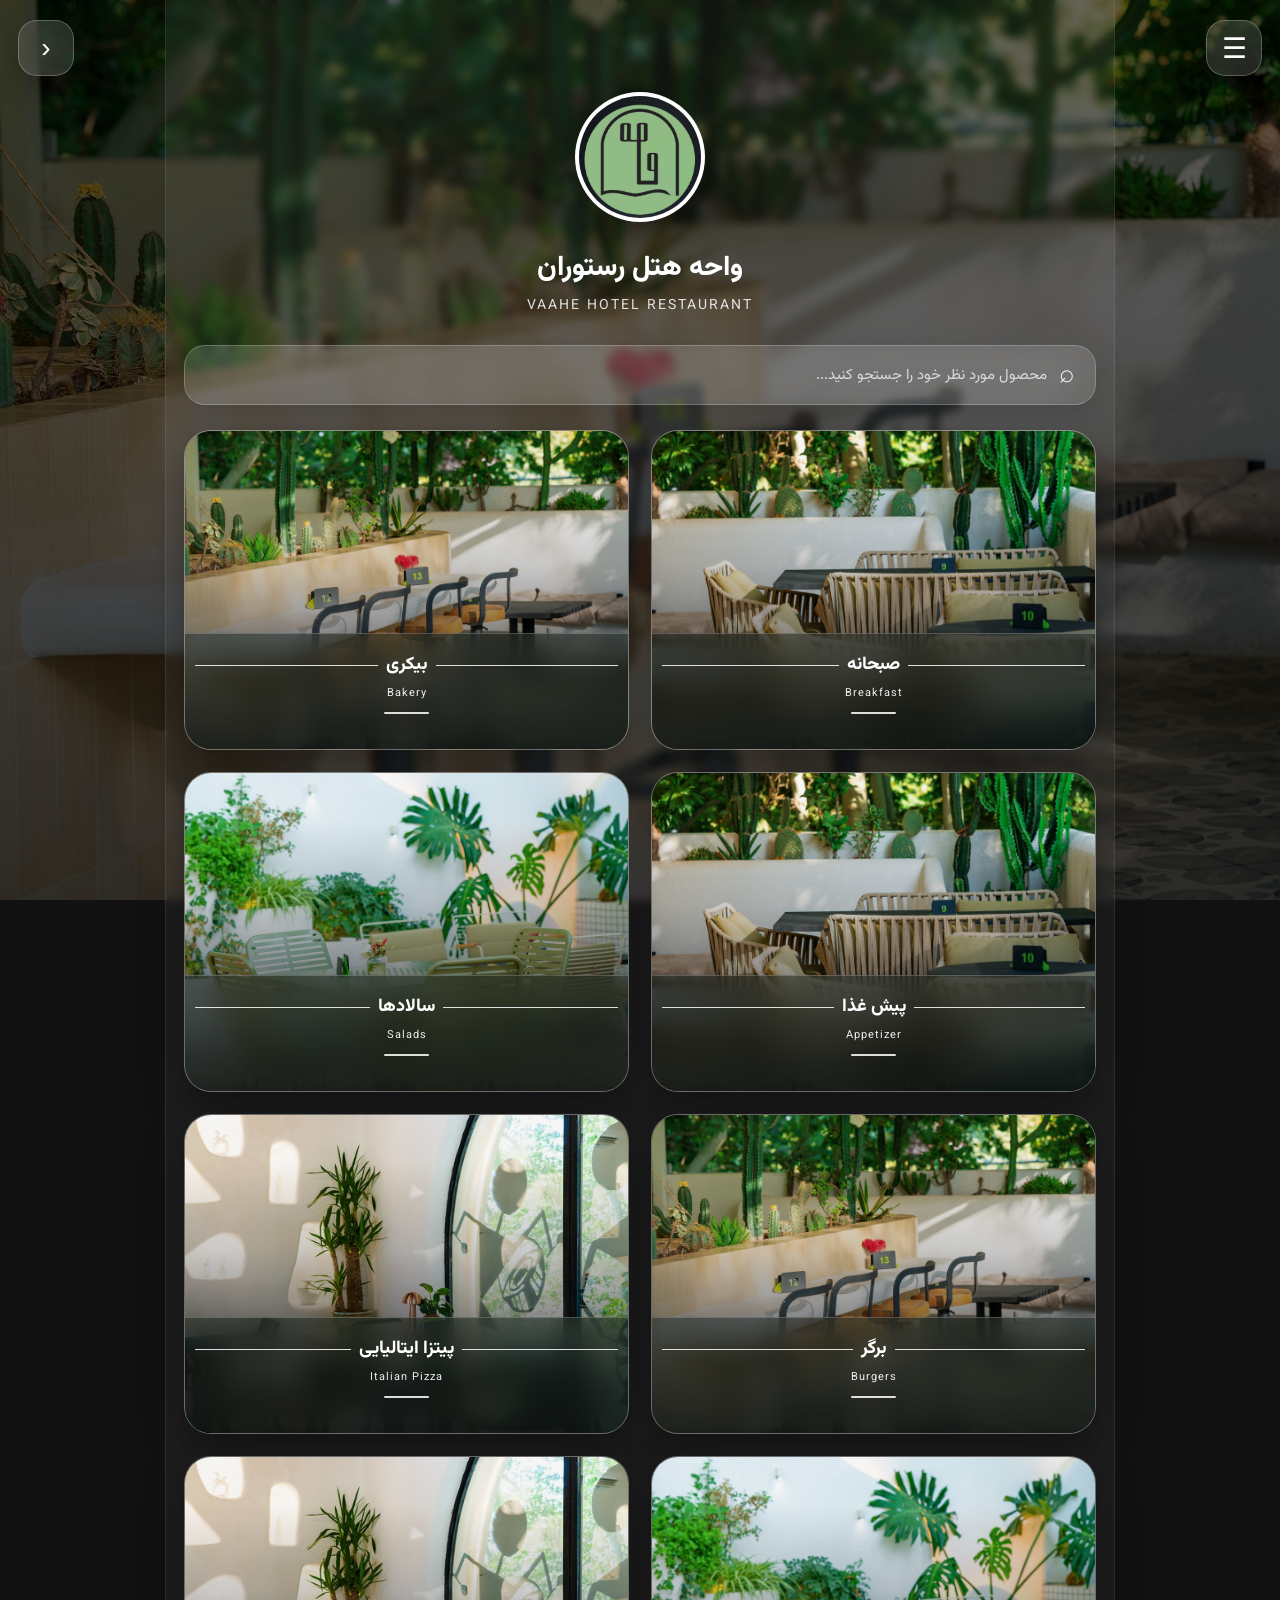
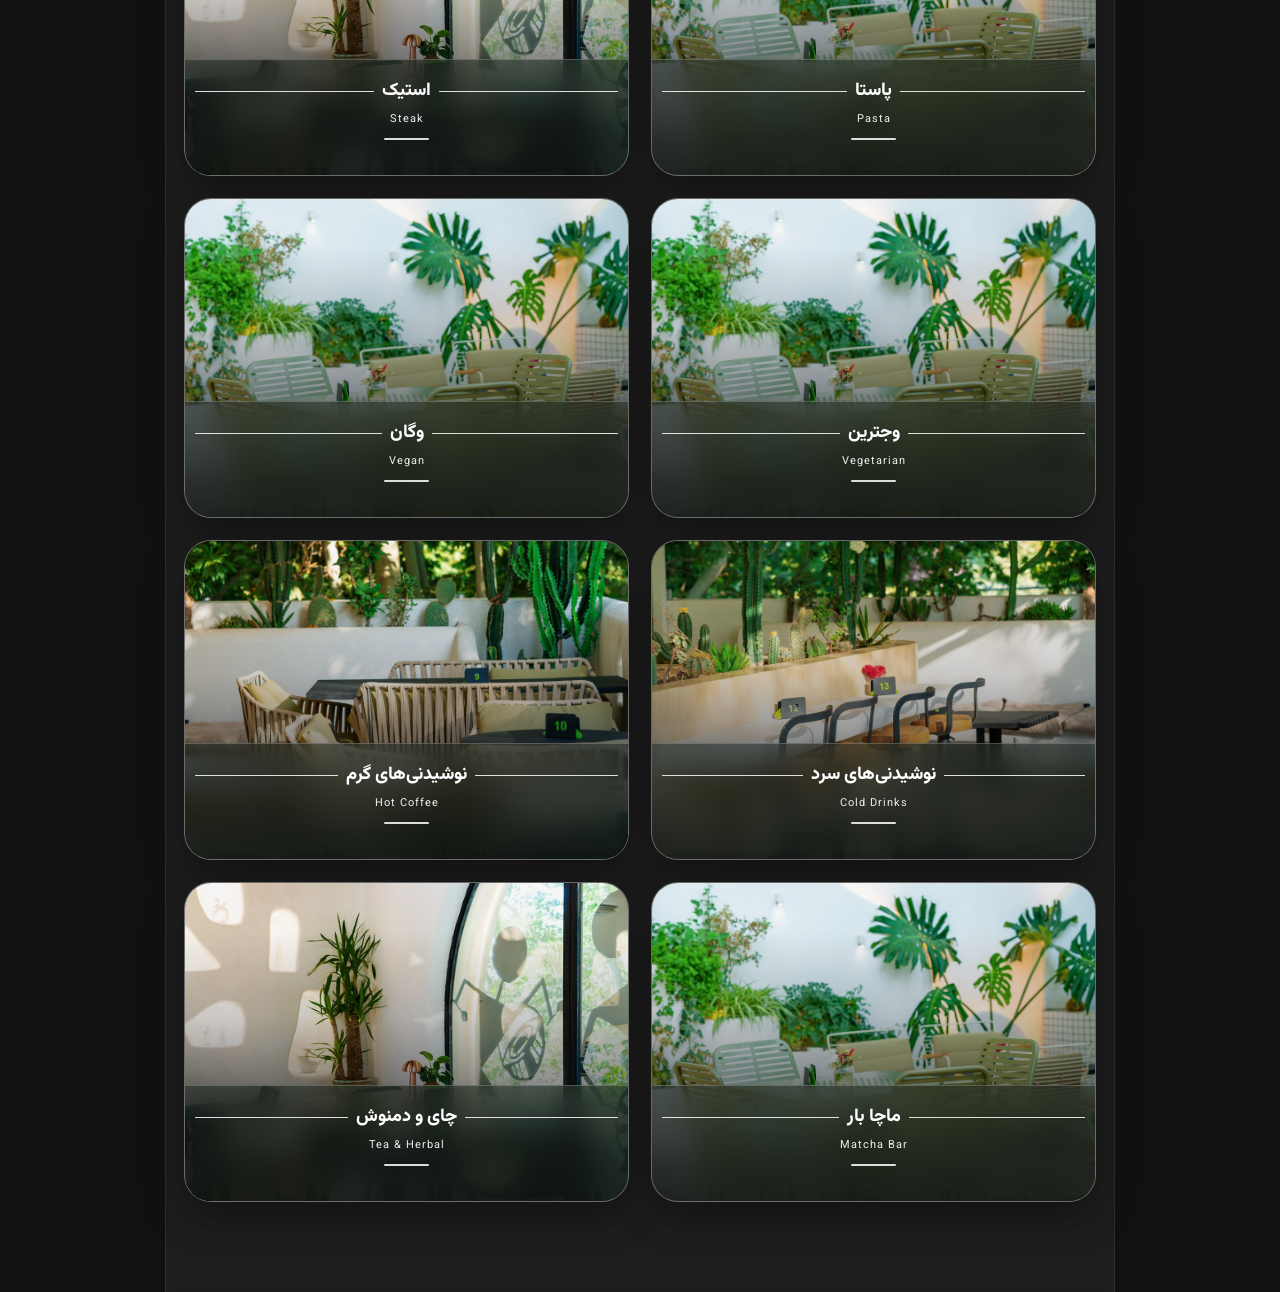
==== menu.html @ 994d109d "Add files via upload" ====
<!DOCTYPE html>
<html lang="fa" dir="rtl">
<head>
<meta charset="UTF-8">
<meta name="viewport" content="width=device-width, initial-scale=1.0">
<title>منوی واحه | Vaahe Hotel Restaurant</title>

<link rel="preconnect" href="https://fonts.googleapis.com">
<link rel="preconnect" href="https://fonts.gstatic.com" crossorigin>
<link href="https://fonts.googleapis.com/css2?family=Vazirmatn:wght@300;400;500;600;700;800&display=swap" rel="stylesheet">

<style>
*{box-sizing:border-box;margin:0;padding:0}

html{
    scroll-behavior:smooth;
}

body{
    font-family:"Vazirmatn",Tahoma,Arial,sans-serif;
    background:#111;
    color:#fff;
    min-height:100vh;
    overflow-x:hidden;
}

/* =========================
   BACKGROUND SLIDER
========================= */

.background-slider{
    position:fixed;
    inset:0;
    z-index:-10;
    overflow:hidden;
    background:#111;
}

.bg-slide{
    position:absolute;
    inset:0;
    background-size:cover;
    background-position:center;
    opacity:0;
    transition:opacity 1.5s ease;
}

.bg-slide.active{
    opacity:1;
}

.background-overlay{
    position:fixed;
    inset:0;
    z-index:-5;
    background:
        linear-gradient(
            rgba(0,0,0,.62),
            rgba(0,0,0,.78)
        );
}

/* =========================
   MAIN GLASS PAGE
========================= */

.page{
    width:100%;
    max-width:950px;
    min-height:100vh;
    margin:auto;
    padding:92px 18px 60px;

    /* شیشه‌ای واقعی و نیمه شفاف */
    background:rgba(255,255,255,.055);
    border-left:1px solid rgba(255,255,255,.08);
    border-right:1px solid rgba(255,255,255,.08);

    backdrop-filter:blur(4px);
    -webkit-backdrop-filter:blur(4px);
}

/* =========================
   TOP BUTTONS
========================= */

.top-button{
    position:fixed;
    top:20px;
    width:56px;
    height:56px;
    border-radius:19px;

    border:1px solid rgba(255,255,255,.25);
    background:rgba(255,255,255,.13);

    backdrop-filter:blur(18px);
    -webkit-backdrop-filter:blur(18px);

    color:#fff;
    display:flex;
    align-items:center;
    justify-content:center;

    font-size:28px;
    cursor:pointer;
    z-index:1000;

    box-shadow:0 8px 30px rgba(0,0,0,.28);
}

.back-button{
    left:18px;
}

.menu-button{
    right:18px;
}

/* =========================
   HEADER
========================= */

.header{
    text-align:center;
    margin-bottom:25px;
}

.logo{
    width:130px;
    height:130px;
    object-fit:cover;
    border-radius:50%;
    border:4px solid rgba(255,255,255,.95);
    background:#fff;
    box-shadow:0 12px 40px rgba(0,0,0,.45);
}

.restaurant-title{
    margin-top:15px;
    font-size:28px;
    font-weight:800;
}

.restaurant-english{
    margin-top:5px;
    font-size:14px;
    color:rgba(255,255,255,.85);
    direction:ltr;
    letter-spacing:2px;
}

/* =========================
   SEARCH
========================= */

.search-box{
    height:60px;
    margin:28px 0 25px;

    display:flex;
    align-items:center;
    gap:12px;
    padding:0 20px;

    border-radius:21px;
    border:1px solid rgba(255,255,255,.22);

    background:rgba(255,255,255,.12);

    backdrop-filter:blur(22px);
    -webkit-backdrop-filter:blur(22px);

    box-shadow:0 10px 30px rgba(0,0,0,.15);
}

.search-icon{
    font-size:26px;
    opacity:.9;
}

#searchInput{
    flex:1;
    width:100%;
    border:0;
    outline:0;
    background:transparent;
    color:#fff;
    font-family:inherit;
    font-size:15px;
    text-align:right;
}

#searchInput::placeholder{
    color:rgba(255,255,255,.75);
}

/* =========================
   CATEGORY GRID
========================= */

#categories{
    display:grid;
    grid-template-columns:repeat(2,minmax(0,1fr));
    gap:22px;
    padding-bottom:30px;
}

/* =========================
   CATEGORY CARD
========================= */

.category-card{
    position:relative;
    height:320px;
    overflow:hidden;
    border-radius:27px;
    cursor:pointer;

    border:1px solid rgba(255,255,255,.30);

    background:rgba(255,255,255,.07);

    box-shadow:
        0 14px 40px rgba(0,0,0,.38);

    transition:
        transform .25s ease,
        box-shadow .25s ease;
}

.category-card:active{
    transform:scale(.98);
}

.category-card:hover{
    transform:translateY(-3px);
    box-shadow:
        0 18px 50px rgba(0,0,0,.48);
}

/* =========================
   CATEGORY IMAGE
========================= */

.card-image{
    position:absolute;
    inset:0;
    width:100%;
    height:100%;
    object-fit:cover;
}

.card-overlay{
    position:absolute;
    inset:0;

    background:
        linear-gradient(
            to bottom,
            rgba(0,0,0,.03) 15%,
            rgba(0,0,0,.20) 42%,
            rgba(0,0,0,.88) 100%
        );
}

/* =========================
   GLASS CARD TEXT
========================= */

.card-content{
    position:absolute;
    left:0;
    right:0;
    bottom:0;

    min-height:116px;
    padding:17px 10px 18px;

    text-align:center;

    background:rgba(30,40,35,.48);

    backdrop-filter:blur(15px);
    -webkit-backdrop-filter:blur(15px);

    border-top:1px solid rgba(255,255,255,.20);
}

.title-row{
    display:flex;
    align-items:center;
    justify-content:center;
    gap:8px;
}

.title-row::before,
.title-row::after{
    content:"";
    height:1px;
    background:rgba(255,255,255,.85);
    flex:1;
}

.card-title{
    font-size:18px;
    font-weight:800;
    white-space:nowrap;
}

.card-english{
    margin-top:6px;
    font-size:11px;
    direction:ltr;
    color:rgba(255,255,255,.92);
    letter-spacing:1px;
}

.card-line{
    width:45px;
    height:2px;
    margin:10px auto 0;
    border-radius:10px;
    background:rgba(255,255,255,.85);
}

/* =========================
   ITEMS PAGE
========================= */

#itemsPage{
    display:none;
}

#itemsPage.active{
    display:block;
}

.back-to-categories{
    width:100%;
    height:52px;
    margin-bottom:18px;

    border-radius:18px;
    border:1px solid rgba(255,255,255,.22);

    background:rgba(255,255,255,.12);
    color:#fff;

    font-family:inherit;
    font-size:14px;
    cursor:pointer;

    backdrop-filter:blur(18px);
    -webkit-backdrop-filter:blur(18px);
}

.items-header{
    position:relative;
    height:240px;
    overflow:hidden;

    border-radius:28px;
    margin-bottom:20px;

    border:1px solid rgba(255,255,255,.25);

    box-shadow:0 12px 40px rgba(0,0,0,.35);
}

.items-header img{
    width:100%;
    height:100%;
    object-fit:cover;
}

.items-header-overlay{
    position:absolute;
    inset:0;
    background:
        linear-gradient(
            to bottom,
            rgba(0,0,0,.05),
            rgba(0,0,0,.86)
        );
}

.items-header-content{
    position:absolute;
    left:0;
    right:0;
    bottom:0;

    padding:22px;

    text-align:center;

    background:rgba(25,35,30,.42);

    backdrop-filter:blur(13px);
    -webkit-backdrop-filter:blur(13px);

    border-top:1px solid rgba(255,255,255,.16);
}

.items-header-content h2{
    font-size:25px;
    font-weight:800;
}

.items-header-content p{
    margin-top:4px;
    font-size:12px;
    direction:ltr;
    opacity:.85;
}

/* =========================
   MENU ITEMS
========================= */

.items-list{
    display:flex;
    flex-direction:column;
    gap:13px;
}

.menu-item{
    display:flex;
    align-items:center;
    gap:13px;

    min-height:90px;
    padding:11px 13px;

    border-radius:20px;
    border:1px solid rgba(255,255,255,.20);

    background:rgba(255,255,255,.105);

    backdrop-filter:blur(20px);
    -webkit-backdrop-filter:blur(20px);

    box-shadow:0 8px 25px rgba(0,0,0,.18);
}

.item-image{
    width:70px;
    height:70px;
    flex-shrink:0;

    object-fit:cover;
    border-radius:16px;

    border:1px solid rgba(255,255,255,.18);
}

.item-info{
    flex:1;
    min-width:0;
}

.item-name{
    font-size:15px;
    font-weight:800;
}

.item-english{
    margin-top:2px;
    font-size:10px;
    direction:ltr;
    opacity:.68;
}

.item-description{
    margin-top:5px;
    font-size:10px;
    line-height:1.7;
    color:rgba(255,255,255,.72);
}

.item-price{
    white-space:nowrap;
    font-size:13px;
    font-weight:800;
}

/* =========================
   SIDE MENU
========================= */

.side-menu{
    position:fixed;
    top:0;
    right:0;

    width:min(350px,88%);
    height:100vh;

    z-index:2000;

    padding:90px 25px 30px;

    background:rgba(22,30,26,.78);

    backdrop-filter:blur(28px);
    -webkit-backdrop-filter:blur(28px);

    border-left:1px solid rgba(255,255,255,.18);

    transform:translateX(100%);
    transition:transform .35s ease;
}

.side-menu.active{
    transform:translateX(0);
}

.close-menu{
    position:absolute;
    top:20px;
    left:20px;

    width:48px;
    height:48px;

    border-radius:16px;

    border:1px solid rgba(255,255,255,.20);
    background:rgba(255,255,255,.10);

    color:#fff;
    font-size:25px;
    cursor:pointer;
}

.side-menu h2{
    font-size:27px;
    margin-bottom:20px;
}

.side-menu-item{
    padding:18px 5px;

    border-bottom:1px solid rgba(255,255,255,.12);

    font-size:16px;
    cursor:pointer;
}

/* =========================
   MOBILE
========================= */

@media(max-width:600px){

    .page{
        padding:88px 14px 50px;
    }

    .logo{
        width:120px;
        height:120px;
    }

    .restaurant-title{
        font-size:24px;
    }

    .restaurant-english{
        font-size:11px;
    }

    #categories{
        gap:18px;
    }

    .category-card{
        height:315px;
        border-radius:23px;
    }

    .card-content{
        min-height:112px;
        padding:15px 8px;
    }

    .card-title{
        font-size:16px;
    }

    .card-english{
        font-size:10px;
    }

    .top-button{
        width:52px;
        height:52px;
        top:18px;
    }

    .back-button{
        left:13px;
    }

    .menu-button{
        right:13px;
    }

    .items-header{
        height:220px;
    }

    .items-header-content h2{
        font-size:23px;
    }

    .item-image{
        width:65px;
        height:65px;
    }

    .item-name{
        font-size:14px;
    }
}

@media(max-width:370px){

    #categories{
        gap:12px;
    }

    .category-card{
        height:285px;
    }

    .card-title{
        font-size:14px;
    }
}
</style>
</head>

<body>

<!-- =========================================
     عکس‌های پس‌زمینه
     چون فایل‌ها کنار menu.html هستند،
     مسیر ../ اشتباه است.
========================================= -->

<div class="background-slider">

    <div
        class="bg-slide active"
        style="background-image:url('photo_5902135692026909354_w.jpg')">
    </div>

    <div
        class="bg-slide"
        style="background-image:url('photo_5902135692026909355_w.jpg')">
    </div>

    <div
        class="bg-slide"
        style="background-image:url('photo_5902135692026909360_w.jpg')">
    </div>

    <div
        class="bg-slide"
        style="background-image:url('photo_5902135692026909361_w.jpg')">
    </div>

</div>

<div class="background-overlay"></div>


<!-- دکمه بازگشت -->

<button
    class="top-button back-button"
    onclick="goBack()"
    aria-label="بازگشت">
    ‹
</button>


<!-- دکمه منو -->

<button
    class="top-button menu-button"
    onclick="openMenu()"
    aria-label="منو">
    ☰
</button>


<main class="page">

    <!-- HEADER -->

    <header class="header">

        <img
            src="logo.png"
            class="logo"
            alt="واحه هتل رستوران">

        <h1 class="restaurant-title">
            واحه هتل رستوران
        </h1>

        <div class="restaurant-english">
            VAAHE HOTEL RESTAURANT
        </div>

    </header>


    <!-- SEARCH -->

    <div class="search-box">

        <span class="search-icon">⌕</span>

        <input
            id="searchInput"
            type="text"
            placeholder="محصول مورد نظر خود را جستجو کنید..."
            oninput="searchItems()">

    </div>


    <!-- CATEGORY PAGE -->

    <section id="categories"></section>


    <!-- ITEMS PAGE -->

    <section id="itemsPage">

        <button
            class="back-to-categories"
            onclick="showCategories()">
            ← بازگشت به دسته‌بندی‌ها
        </button>

        <div id="itemsContent"></div>

    </section>

</main>


<!-- SIDE MENU -->

<aside class="side-menu" id="sideMenu">

    <button
        class="close-menu"
        onclick="closeMenu()">
        ×
    </button>

    <h2>واحه</h2>

    <div
        class="side-menu-item"
        onclick="goHome()">
        🏠 صفحه اصلی
    </div>

    <div
        class="side-menu-item"
        onclick="showCategories();closeMenu()">
        🍽️ دسته‌بندی منو
    </div>

    <div class="side-menu-item">
        ℹ️ درباره رستوران
    </div>

    <div class="side-menu-item">
        📍 موقعیت واحه
    </div>

    <div class="side-menu-item">
        📞 تماس با ما
    </div>

</aside>


<script>

/* =========================================
   BACKGROUND SLIDER
========================================= */

const bgSlides =
    document.querySelectorAll(".bg-slide");

let currentBg = 0;

setInterval(function(){

    bgSlides[currentBg].classList.remove("active");

    currentBg =
        (currentBg + 1) % bgSlides.length;

    bgSlides[currentBg].classList.add("active");

},7000);


/* =========================================
   دسته‌بندی‌ها
========================================= */

const categories = [

    {
        id:"breakfast",
        name:"صبحانه",
        english:"Breakfast",
        image:"photo_5902135692026909355_w.jpg"
    },

    {
        id:"bakery",
        name:"بیکری",
        english:"Bakery",
        image:"photo_5902135692026909354_w.jpg"
    },

    {
        id:"appetizer",
        name:"پیش غذا",
        english:"Appetizer",
        image:"photo_5902135692026909355_w.jpg"
    },

    {
        id:"salad",
        name:"سالادها",
        english:"Salads",
        image:"photo_5902135692026909360_w.jpg"
    },

    {
        id:"burger",
        name:"برگر",
        english:"Burgers",
        image:"photo_5902135692026909354_w.jpg"
    },

    {
        id:"pizza",
        name:"پیتزا ایتالیایی",
        english:"Italian Pizza",
        image:"photo_5902135692026909361_w.jpg"
    },

    {
        id:"pasta",
        name:"پاستا",
        english:"Pasta",
        image:"photo_5902135692026909360_w.jpg"
    },

    {
        id:"steak",
        name:"استیک",
        english:"Steak",
        image:"photo_5902135692026909361_w.jpg"
    },

    {
        id:"vegetarian",
        name:"وجترین",
        english:"Vegetarian",
        image:"photo_5902135692026909360_w.jpg"
    },

    {
        id:"vegan",
        name:"وگان",
        english:"Vegan",
        image:"photo_5902135692026909360_w.jpg"
    },

    {
        id:"cold",
        name:"نوشیدنی‌های سرد",
        english:"Cold Drinks",
        image:"photo_5902135692026909354_w.jpg"
    },

    {
        id:"hot",
        name:"نوشیدنی‌های گرم",
        english:"Hot Coffee",
        image:"photo_5902135692026909355_w.jpg"
    },

    {
        id:"matcha",
        name:"ماچا بار",
        english:"Matcha Bar",
        image:"photo_5902135692026909360_w.jpg"
    },

    {
        id:"tea",
        name:"چای و دمنوش",
        english:"Tea & Herbal",
        image:"photo_5902135692026909361_w.jpg"
    }

];


/* =========================================
   آیتم‌های منو
========================================= */

const menuItems = [

    {
        category:"breakfast",
        name:"صبحانه واحه",
        english:"Vaahe Breakfast",
        description:"صبحانه کامل و تازه واحه",
        price:"—",
        image:"photo_5902135692026909355_w.jpg"
    },

    {
        category:"breakfast",
        name:"صبحانه انگلیسی",
        english:"English Breakfast",
        description:"تخم مرغ، سوسیس، لوبیا و نان تازه",
        price:"—",
        image:"photo_5902135692026909355_w.jpg"
    },

    {
        category:"bakery",
        name:"نان تازه",
        english:"Fresh Bread",
        description:"نان تازه و روزانه",
        price:"—",
        image:"photo_5902135692026909354_w.jpg"
    },

    {
        category:"appetizer",
        name:"سیب‌زمینی",
        english:"French Fries",
        description:"سیب‌زمینی ترد با سس مخصوص",
        price:"—",
        image:"photo_5902135692026909354_w.jpg"
    },

    {
        category:"appetizer",
        name:"پیش غذای واحه",
        english:"Vaahe Appetizer",
        description:"ترکیبی از پیش‌غذاهای مخصوص",
        price:"—",
        image:"photo_5902135692026909354_w.jpg"
    },

    {
        category:"salad",
        name:"سالاد واحه",
        english:"Vaahe Salad",
        description:"سالاد تازه با سبزیجات متنوع",
        price:"—",
        image:"photo_5902135692026909360_w.jpg"
    },

    {
        category:"burger",
        name:"برگر کلاسیک",
        english:"Classic Burger",
        description:"برگر گوشت با نان تازه و مخلفات",
        price:"—",
        image:"photo_5902135692026909354_w.jpg"
    },

    {
        category:"burger",
        name:"چیزبرگر",
        english:"Cheeseburger",
        description:"برگر گوشت، پنیر و مخلفات",
        price:"—",
        image:"photo_5902135692026909354_w.jpg"
    },

    {
        category:"pizza",
        name:"پیتزا مارگاریتا",
        english:"Margherita",
        description:"سس گوجه، پنیر و ریحان",
        price:"—",
        image:"photo_5902135692026909361_w.jpg"
    },

    {
        category:"pizza",
        name:"پیتزا سبزیجات",
        english:"Vegetable Pizza",
        description:"سبزیجات تازه و پنیر",
        price:"—",
        image:"photo_5902135692026909361_w.jpg"
    },

    {
        category:"pasta",
        name:"پاستا",
        english:"Pasta",
        description:"پاستای تازه با سس مخصوص",
        price:"—",
        image:"photo_5902135692026909360_w.jpg"
    },

    {
        category:"steak",
        name:"استیک",
        english:"Steak",
        description:"استیک گریل شده با دورچین",
        price:"—",
        image:"photo_5902135692026909361_w.jpg"
    },

    {
        category:"vegetarian",
        name:"پاستای سبزیجات",
        english:"Vegetarian Pasta",
        description:"پاستا با سبزیجات تازه",
        price:"—",
        image:"photo_5902135692026909360_w.jpg"
    },

    {
        category:"vegetarian",
        name:"سالاد وجترین",
        english:"Vegetarian Salad",
        description:"سالاد تازه و متنوع",
        price:"—",
        image:"photo_5902135692026909360_w.jpg"
    },

    {
        category:"vegan",
        name:"سالاد وگان",
        english:"Vegan Salad",
        description:"سبزیجات تازه بدون فرآورده حیوانی",
        price:"—",
        image:"photo_5902135692026909360_w.jpg"
    },

    {
        category:"vegan",
        name:"پاستای وگان",
        english:"Vegan Pasta",
        description:"پاستا با سبزیجات و سس گیاهی",
        price:"—",
        image:"photo_5902135692026909360_w.jpg"
    },

    {
        category:"cold",
        name:"آیس کافی",
        english:"Iced Coffee",
        description:"قهوه سرد و خنک",
        price:"—",
        image:"photo_5902135692026909354_w.jpg"
    },

    {
        category:"hot",
        name:"اسپرسو",
        english:"Espresso",
        description:"اسپرسوی تازه",
        price:"—",
        image:"photo_5902135692026909355_w.jpg"
    },

    {
        category:"matcha",
        name:"ماچا",
        english:"Matcha",
        description:"ماچای تازه",
        price:"—",
        image:"photo_5902135692026909360_w.jpg"
    },

    {
        category:"tea",
        name:"چای و دمنوش",
        english:"Tea & Herbal",
        description:"چای و دمنوش‌های گرم",
        price:"—",
        image:"photo_5902135692026909361_w.jpg"
    }

];


/* =========================================
   نمایش دسته‌بندی‌ها
========================================= */

function showCategories(list = categories){

    const categoriesBox =
        document.getElementById("categories");

    const itemsPage =
        document.getElementById("itemsPage");

    categoriesBox.style.display = "grid";

    itemsPage.classList.remove("active");

    categoriesBox.innerHTML = "";

    list.forEach(function(category){

        const card =
            document.createElement("div");

        card.className = "category-card";

        card.innerHTML = `

            <img
                src="${category.image}"
                class="card-image"
                alt="${category.name}"
            >

            <div class="card-overlay"></div>

            <div class="card-content">

                <div class="title-row">

                    <div class="card-title">
                        ${category.name}
                    </div>

                </div>

                <div class="card-english">
                    ${category.english}
                </div>

                <div class="card-line"></div>

            </div>

        `;

        card.addEventListener(
            "click",
            function(){
                openCategory(category.id);
            }
        );

        categoriesBox.appendChild(card);

    });
}


/* =========================================
   باز کردن یک دسته
========================================= */

function openCategory(categoryId){

    const category =
        categories.find(
            function(item){
                return item.id === categoryId;
            }
        );

    if(!category){
        return;
    }

    const categoriesBox =
        document.getElementById("categories");

    const itemsPage =
        document.getElementById("itemsPage");

    const itemsContent =
        document.getElementById("itemsContent");

    categoriesBox.style.display = "none";

    itemsPage.classList.add("active");

    const products =
        menuItems.filter(
            function(item){
                return item.category === categoryId;
            }
        );

    let html = `

        <div class="items-header">

            <img
                src="${category.image}"
                alt="${category.name}"
            >

            <div class="items-header-overlay"></div>

            <div class="items-header-content">

                <h2>
                    ${category.name}
                </h2>

                <p>
                    ${category.english}
                </p>

            </div>

        </div>

        <div class="items-list">

    `;

    if(products.length === 0){

        html += `

            <div class="menu-item">

                <div class="item-info">

                    <div class="item-name">
                        به‌زودی
                    </div>

                    <div class="item-description">
                        آیتم‌های این بخش در حال تکمیل هستند.
                    </div>

                </div>

            </div>

        `;

    }else{

        products.forEach(function(item){

            html += `

                <div class="menu-item">

                    <img
                        class="item-image"
                        src="${item.image}"
                        alt="${item.name}"
                    >

                    <div class="item-info">

                        <div class="item-name">
                            ${item.name}
                        </div>

                        <div class="item-english">
                            ${item.english}
                        </div>

                        <div class="item-description">
                            ${item.description}
                        </div>

                    </div>

                    <div class="item-price">
                        ${item.price}
                    </div>

                </div>

            `;

        });

    }

    html += `</div>`;

    itemsContent.innerHTML = html;

    window.scrollTo({
        top:0,
        behavior:"smooth"
    });
}


/* =========================================
   جستجو
========================================= */

function searchItems(){

    const value =
        document
            .getElementById("searchInput")
            .value
            .trim()
            .toLowerCase();

    if(value === ""){

        showCategories();

        return;
    }

    const result =
        categories.filter(function(category){

            const categoryMatch =
                category.name
                    .toLowerCase()
                    .includes(value)
                ||
                category.english
                    .toLowerCase()
                    .includes(value);

            const itemMatch =
                menuItems.some(function(item){

                    return item.category === category.id
                        &&
                        (
                            item.name
                                .toLowerCase()
                                .includes(value)
                            ||
                            item.english
                                .toLowerCase()
                                .includes(value)
                        );

                });

            return categoryMatch || itemMatch;

        });

    showCategories(result);
}


/* =========================================
   SIDE MENU
========================================= */

function openMenu(){

    document
        .getElementById("sideMenu")
        .classList.add("active");

}

function closeMenu(){

    document
        .getElementById("sideMenu")
        .classList.remove("active");

}


/* =========================================
   صفحه اصلی
========================================= */

function goHome(){

    /*
       چون menu.html داخل همان پوشه OasisMenu
       و index.html هم همانجاست:
    */

    window.location.href = "index.html";

}


/* =========================================
   دکمه بازگشت
========================================= */

function goBack(){

    const itemsPage =
        document.getElementById("itemsPage");

    if(itemsPage.classList.contains("active")){

        showCategories();

        return;

    }

    if(window.history.length > 1){

        window.history.back();

    }else{

        window.location.href = "index.html";

    }

}


/* =========================================
   شروع
========================================= */

showCategories();

</script>

</body>
</html>
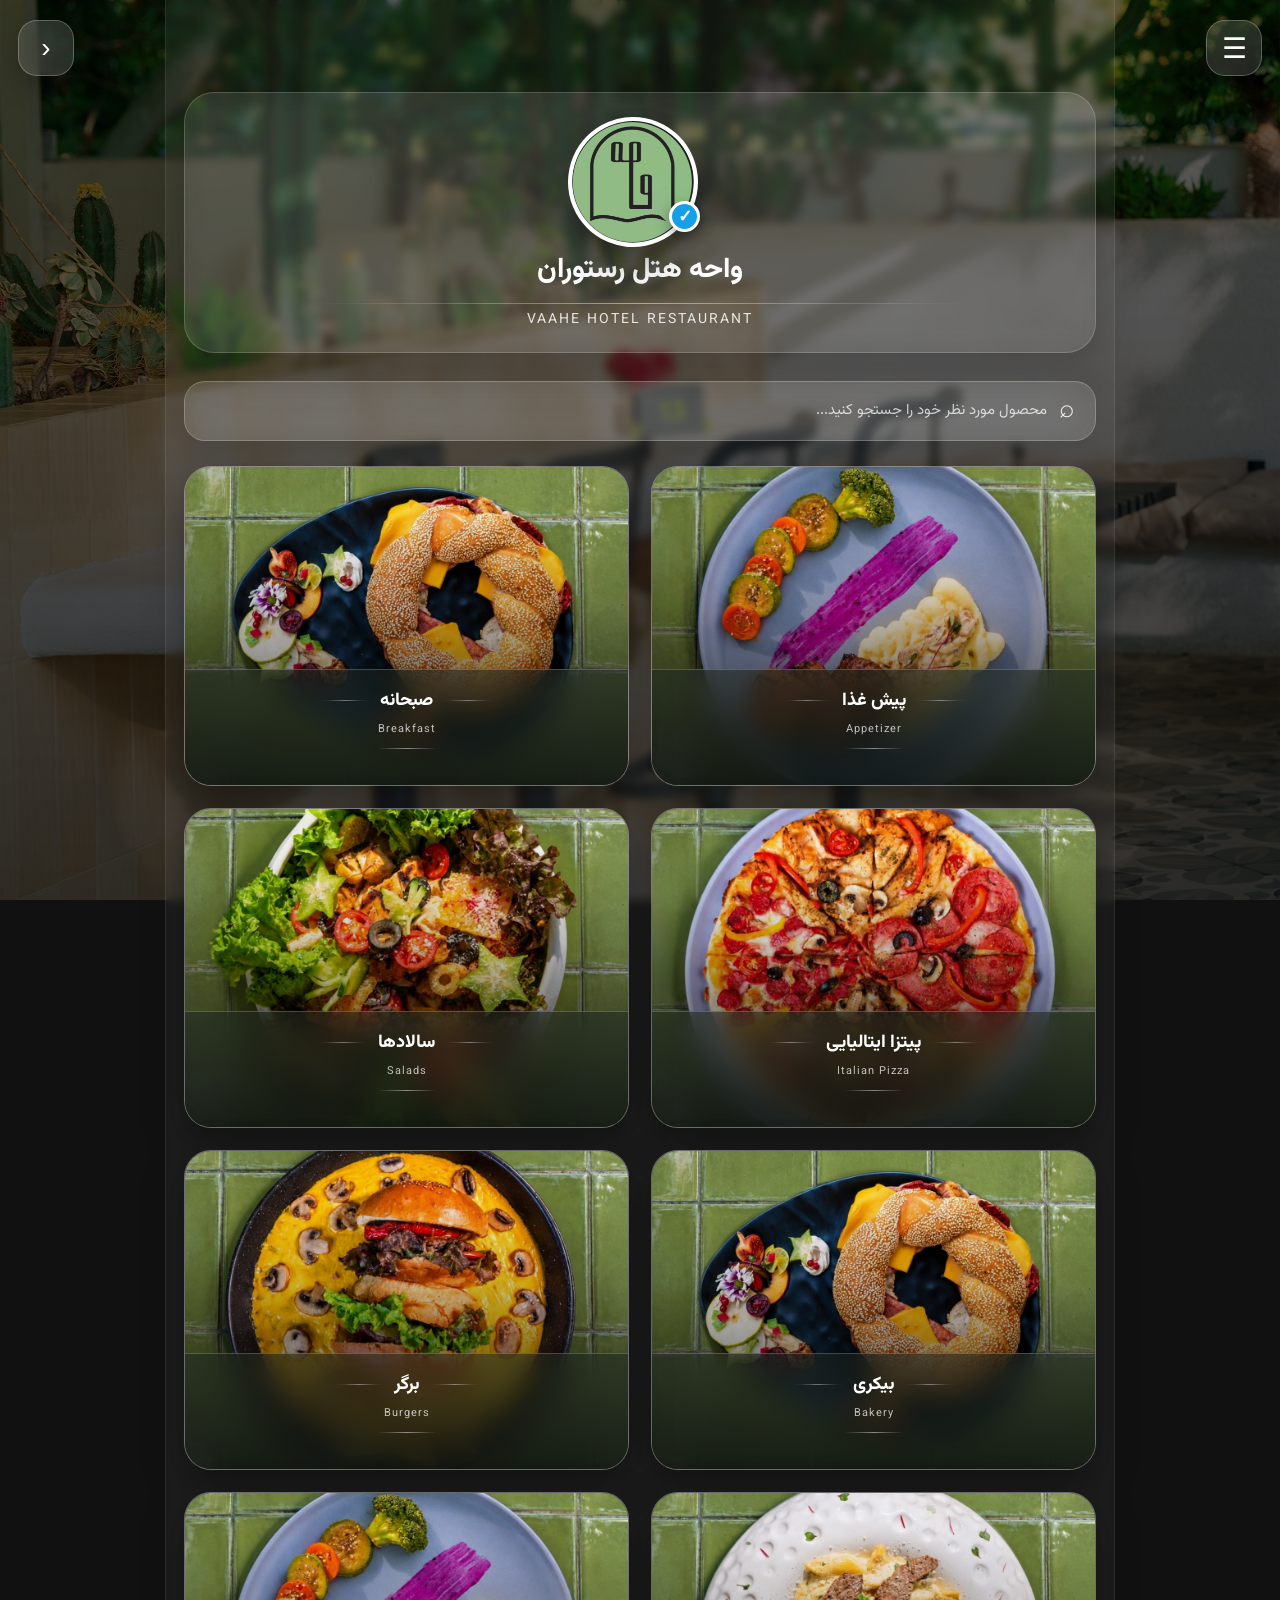
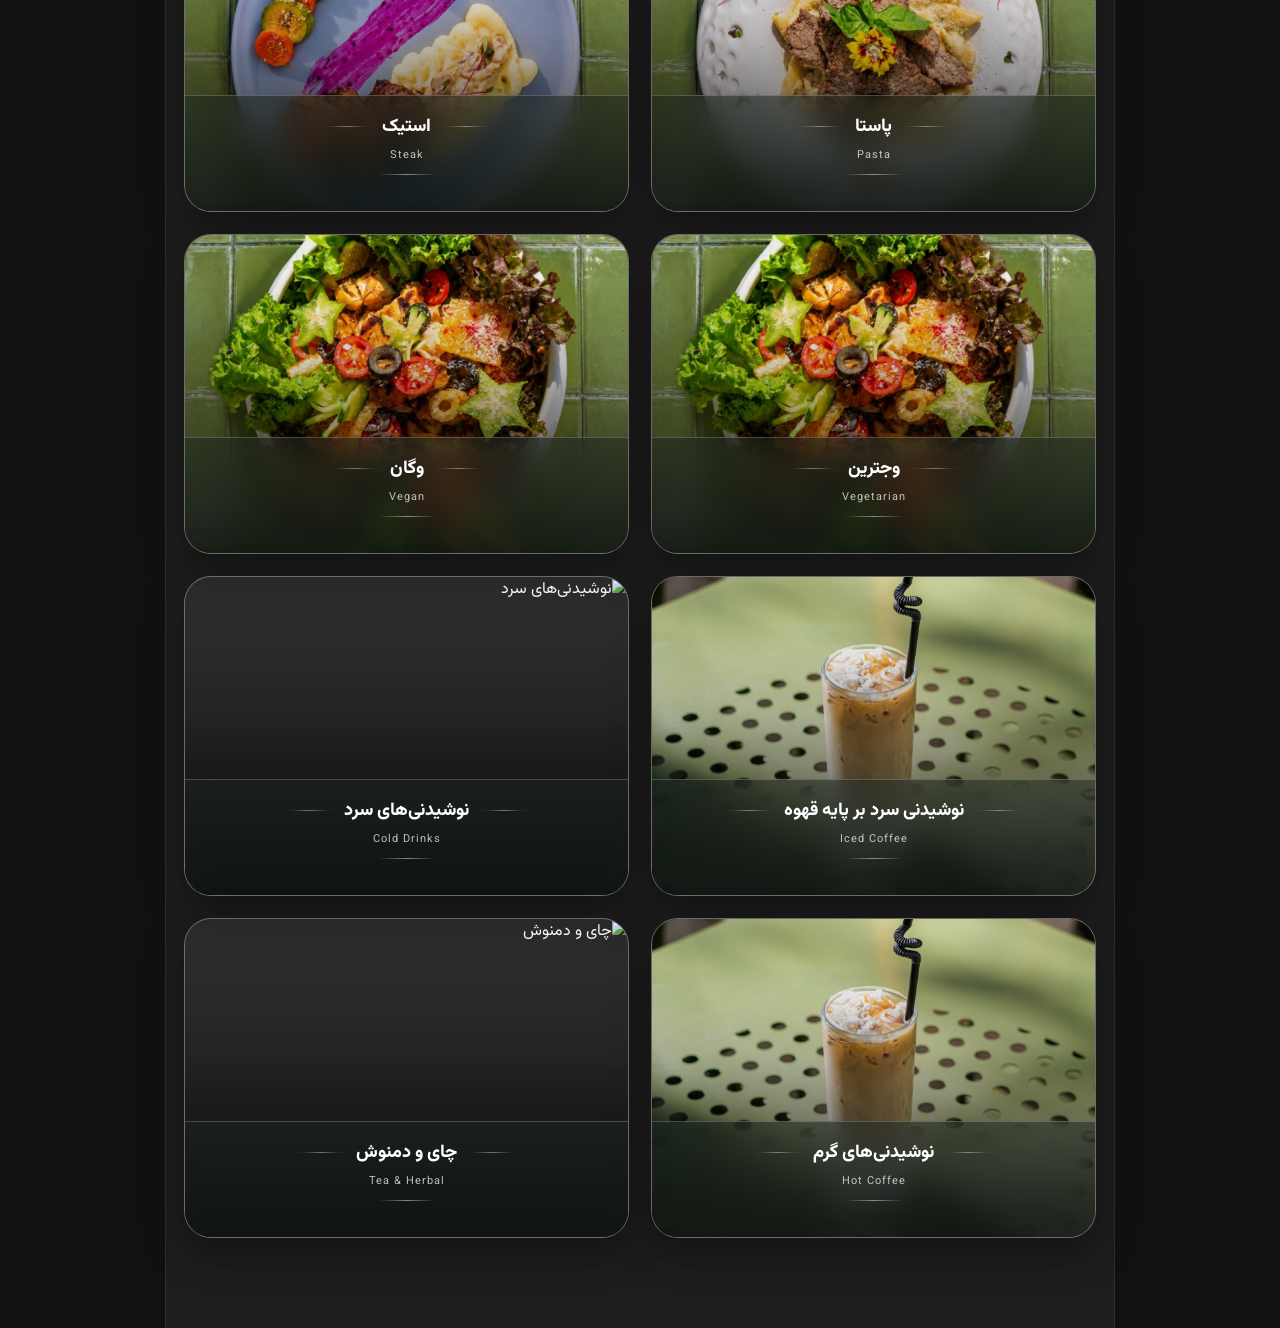
==== commit b49f2739: "Add files via upload" ====
--- a/menu.html
+++ b/menu.html
@@ -115,6 +115,135 @@
 
 .menu-button{
     right:18px;
+}
+
+/* =========================
+   VAAHE / LILO STYLE HEADER
+========================= */
+.logo-wrap{
+    position:relative;
+    width:116px;
+    height:116px;
+    margin:0 auto;
+}
+
+.logo{
+    width:116px;
+    height:116px;
+    object-fit:cover;
+    border-radius:50%;
+    border:5px solid rgba(255,255,255,.97);
+    background:#fff;
+    box-shadow:
+        0 0 0 2px rgba(255,255,255,.16),
+        0 10px 35px rgba(0,0,0,.45);
+}
+
+.verified-badge{
+    position:absolute;
+    right:-2px;
+    bottom:1px;
+    width:31px;
+    height:31px;
+    border-radius:50%;
+    display:flex;
+    align-items:center;
+    justify-content:center;
+    background:#159fe8;
+    color:#fff;
+    border:3px solid #fff;
+    font-family:Arial,sans-serif;
+    font-size:17px;
+    font-weight:900;
+    line-height:1;
+    box-shadow:0 5px 15px rgba(0,0,0,.35);
+}
+
+.header{
+    text-align:center;
+    margin-bottom:24px;
+    padding:24px 18px 21px;
+    border-radius:30px;
+    background:rgba(255,255,255,.075);
+    border:1px solid rgba(255,255,255,.17);
+    backdrop-filter:blur(16px);
+    -webkit-backdrop-filter:blur(16px);
+    box-shadow:0 14px 45px rgba(0,0,0,.20);
+}
+
+.restaurant-title{
+    margin-top:13px;
+    font-size:25px;
+    font-weight:800;
+    line-height:1.6;
+}
+
+.restaurant-title:after{
+    content:"";
+    display:block;
+    width:74%;
+    height:1px;
+    margin:10px auto 0;
+    background:linear-gradient(90deg,transparent,rgba(255,255,255,.48),transparent);
+}
+
+.restaurant-english{
+    margin-top:7px;
+    font-size:11px;
+    color:rgba(255,255,255,.84);
+    direction:ltr;
+    letter-spacing:2px;
+}
+
+.search-box{
+    border-radius:22px;
+    background:rgba(255,255,255,.105);
+    border:1px solid rgba(255,255,255,.22);
+    box-shadow:0 10px 35px rgba(0,0,0,.18);
+}
+
+.category-card{
+    height:285px;
+    border-radius:24px;
+    border:1px solid rgba(255,255,255,.34);
+    box-shadow:0 12px 38px rgba(0,0,0,.40);
+}
+
+.card-content{
+    min-height:104px;
+    padding:15px 10px 17px;
+    background:rgba(28,37,33,.48);
+    backdrop-filter:blur(17px);
+    -webkit-backdrop-filter:blur(17px);
+    border-top:1px solid rgba(255,255,255,.16);
+}
+
+.title-row{gap:9px}
+.title-row::before,.title-row::after{
+    height:1px;
+    background:linear-gradient(90deg,transparent,rgba(255,255,255,.52));
+}
+.title-row::after{
+    background:linear-gradient(90deg,rgba(255,255,255,.52),transparent);
+}
+.card-title{font-size:16px}
+.card-english{font-size:10px;opacity:.78}
+.card-line{
+    width:34px;
+    height:2px;
+    margin-top:9px;
+    background:rgba(255,255,255,.60);
+}
+
+@media(max-width:600px){
+    .header{padding:20px 14px 18px;border-radius:27px}
+    .logo-wrap,.logo{width:104px;height:104px}
+    .verified-badge{width:29px;height:29px;right:-3px;bottom:0;font-size:16px}
+    .restaurant-title{font-size:23px}
+    .restaurant-title:after{width:78%}
+    .category-card{height:250px;border-radius:21px}
+    .card-content{min-height:92px;padding:13px 7px 14px}
+    .card-title{font-size:15px}
 }
 
 /* =========================
@@ -291,15 +420,27 @@
     display:flex;
     align-items:center;
     justify-content:center;
-    gap:8px;
-}
-
+    gap:9px;
+}
+
+/* خط‌های ظریف و محو دو طرف عنوان، شبیه لیلو */
 .title-row::before,
 .title-row::after{
     content:"";
+    width:52px;
+    max-width:52px;
     height:1px;
-    background:rgba(255,255,255,.85);
-    flex:1;
+    flex:0 0 52px;
+    border-radius:999px;
+    opacity:.72;
+}
+
+.title-row::before{
+    background:linear-gradient(90deg, transparent 0%, rgba(255,255,255,.08) 18%, rgba(255,255,255,.55) 50%, rgba(255,255,255,.08) 82%, transparent 100%);
+}
+
+.title-row::after{
+    background:linear-gradient(90deg, transparent 0%, rgba(255,255,255,.08) 18%, rgba(255,255,255,.55) 50%, rgba(255,255,255,.08) 82%, transparent 100%);
 }
 
 .card-title{
@@ -317,11 +458,11 @@
 }
 
 .card-line{
-    width:45px;
-    height:2px;
+    width:58px;
+    height:1px;
     margin:10px auto 0;
-    border-radius:10px;
-    background:rgba(255,255,255,.85);
+    border-radius:999px;
+    background:linear-gradient(90deg, transparent, rgba(255,255,255,.48), transparent);
 }
 
 /* =========================
@@ -703,10 +844,13 @@
 
     <header class="header">
 
-        <img
-            src="logo.png"
-            class="logo"
-            alt="واحه هتل رستوران">
+        <div class="logo-wrap">
+            <img
+                src="logo.png"
+                class="logo"
+                alt="واحه هتل رستوران">
+            <span class="verified-badge" aria-label="تایید شده">✓</span>
+        </div>
 
         <h1 class="restaurant-title">
             واحه هتل رستوران
@@ -817,302 +961,79 @@
 
 },7000);
 
+/* بارگذاری اولیه عکس‌های منو برای جلوگیری از دیر ظاهر شدن */
+["20687.jpg","20688.jpg","20690.jpg","20691.jpg","20692.jpg","20693.jpg","20694.jpg","20695.jpg","20903.jpg"].forEach(function(src){
+    const img = new Image();
+    img.src = src;
+});
+
 
 /* =========================================
    دسته‌بندی‌ها
 ========================================= */
 
 const categories = [
-
-    {
-        id:"breakfast",
-        name:"صبحانه",
-        english:"Breakfast",
-        image:"photo_5902135692026909355_w.jpg"
-    },
-
-    {
-        id:"bakery",
-        name:"بیکری",
-        english:"Bakery",
-        image:"photo_5902135692026909354_w.jpg"
-    },
-
-    {
-        id:"appetizer",
-        name:"پیش غذا",
-        english:"Appetizer",
-        image:"photo_5902135692026909355_w.jpg"
-    },
-
-    {
-        id:"salad",
-        name:"سالادها",
-        english:"Salads",
-        image:"photo_5902135692026909360_w.jpg"
-    },
-
-    {
-        id:"burger",
-        name:"برگر",
-        english:"Burgers",
-        image:"photo_5902135692026909354_w.jpg"
-    },
-
-    {
-        id:"pizza",
-        name:"پیتزا ایتالیایی",
-        english:"Italian Pizza",
-        image:"photo_5902135692026909361_w.jpg"
-    },
-
-    {
-        id:"pasta",
-        name:"پاستا",
-        english:"Pasta",
-        image:"photo_5902135692026909360_w.jpg"
-    },
-
-    {
-        id:"steak",
-        name:"استیک",
-        english:"Steak",
-        image:"photo_5902135692026909361_w.jpg"
-    },
-
-    {
-        id:"vegetarian",
-        name:"وجترین",
-        english:"Vegetarian",
-        image:"photo_5902135692026909360_w.jpg"
-    },
-
-    {
-        id:"vegan",
-        name:"وگان",
-        english:"Vegan",
-        image:"photo_5902135692026909360_w.jpg"
-    },
-
-    {
-        id:"cold",
-        name:"نوشیدنی‌های سرد",
-        english:"Cold Drinks",
-        image:"photo_5902135692026909354_w.jpg"
-    },
-
-    {
-        id:"hot",
-        name:"نوشیدنی‌های گرم",
-        english:"Hot Coffee",
-        image:"photo_5902135692026909355_w.jpg"
-    },
-
-    {
-        id:"matcha",
-        name:"ماچا بار",
-        english:"Matcha Bar",
-        image:"photo_5902135692026909360_w.jpg"
-    },
-
-    {
-        id:"tea",
-        name:"چای و دمنوش",
-        english:"Tea & Herbal",
-        image:"photo_5902135692026909361_w.jpg"
-    }
-
+    {id:"appetizer", name:"پیش غذا", english:"Appetizer", image:"20693.jpg"},
+    {id:"breakfast", name:"صبحانه", english:"Breakfast", image:"20691.jpg"},
+    {id:"pizza", name:"پیتزا ایتالیایی", english:"Italian Pizza", image:"20688.jpg"},
+    {id:"salad", name:"سالادها", english:"Salads", image:"20692.jpg"},
+    {id:"bakery", name:"بیکری", english:"Bakery", image:"20691.jpg"},
+    {id:"burger", name:"برگر", english:"Burgers", image:"20687.jpg"},
+    {id:"pasta", name:"پاستا", english:"Pasta", image:"20690.jpg"},
+    {id:"steak", name:"استیک", english:"Steak", image:"20693.jpg"},
+    {id:"vegetarian", name:"وجترین", english:"Vegetarian", image:"20692.jpg"},
+    {id:"vegan", name:"وگان", english:"Vegan", image:"20692.jpg"},
+    {id:"coldcoffee", name:"نوشیدنی سرد بر پایه قهوه", english:"Iced Coffee", image:"20695.jpg"},
+    {id:"colddrinks", name:"نوشیدنی‌های سرد", english:"Cold Drinks", image:"20694.jpg"},
+    {id:"hot", name:"نوشیدنی‌های گرم", english:"Hot Coffee", image:"20695.jpg"},
+    {id:"tea", name:"چای و دمنوش", english:"Tea & Herbal", image:"20903.jpg"}
 ];
-
 
 /* =========================================
    آیتم‌های منو
 ========================================= */
 
 const menuItems = [
-
-    {
-        category:"breakfast",
-        name:"صبحانه واحه",
-        english:"Vaahe Breakfast",
-        description:"صبحانه کامل و تازه واحه",
-        price:"—",
-        image:"photo_5902135692026909355_w.jpg"
-    },
-
-    {
-        category:"breakfast",
-        name:"صبحانه انگلیسی",
-        english:"English Breakfast",
-        description:"تخم مرغ، سوسیس، لوبیا و نان تازه",
-        price:"—",
-        image:"photo_5902135692026909355_w.jpg"
-    },
-
-    {
-        category:"bakery",
-        name:"نان تازه",
-        english:"Fresh Bread",
-        description:"نان تازه و روزانه",
-        price:"—",
-        image:"photo_5902135692026909354_w.jpg"
-    },
-
-    {
-        category:"appetizer",
-        name:"سیب‌زمینی",
-        english:"French Fries",
-        description:"سیب‌زمینی ترد با سس مخصوص",
-        price:"—",
-        image:"photo_5902135692026909354_w.jpg"
-    },
-
-    {
-        category:"appetizer",
-        name:"پیش غذای واحه",
-        english:"Vaahe Appetizer",
-        description:"ترکیبی از پیش‌غذاهای مخصوص",
-        price:"—",
-        image:"photo_5902135692026909354_w.jpg"
-    },
-
-    {
-        category:"salad",
-        name:"سالاد واحه",
-        english:"Vaahe Salad",
-        description:"سالاد تازه با سبزیجات متنوع",
-        price:"—",
-        image:"photo_5902135692026909360_w.jpg"
-    },
-
-    {
-        category:"burger",
-        name:"برگر کلاسیک",
-        english:"Classic Burger",
-        description:"برگر گوشت با نان تازه و مخلفات",
-        price:"—",
-        image:"photo_5902135692026909354_w.jpg"
-    },
-
-    {
-        category:"burger",
-        name:"چیزبرگر",
-        english:"Cheeseburger",
-        description:"برگر گوشت، پنیر و مخلفات",
-        price:"—",
-        image:"photo_5902135692026909354_w.jpg"
-    },
-
-    {
-        category:"pizza",
-        name:"پیتزا مارگاریتا",
-        english:"Margherita",
-        description:"سس گوجه، پنیر و ریحان",
-        price:"—",
-        image:"photo_5902135692026909361_w.jpg"
-    },
-
-    {
-        category:"pizza",
-        name:"پیتزا سبزیجات",
-        english:"Vegetable Pizza",
-        description:"سبزیجات تازه و پنیر",
-        price:"—",
-        image:"photo_5902135692026909361_w.jpg"
-    },
-
-    {
-        category:"pasta",
-        name:"پاستا",
-        english:"Pasta",
-        description:"پاستای تازه با سس مخصوص",
-        price:"—",
-        image:"photo_5902135692026909360_w.jpg"
-    },
-
-    {
-        category:"steak",
-        name:"استیک",
-        english:"Steak",
-        description:"استیک گریل شده با دورچین",
-        price:"—",
-        image:"photo_5902135692026909361_w.jpg"
-    },
-
-    {
-        category:"vegetarian",
-        name:"پاستای سبزیجات",
-        english:"Vegetarian Pasta",
-        description:"پاستا با سبزیجات تازه",
-        price:"—",
-        image:"photo_5902135692026909360_w.jpg"
-    },
-
-    {
-        category:"vegetarian",
-        name:"سالاد وجترین",
-        english:"Vegetarian Salad",
-        description:"سالاد تازه و متنوع",
-        price:"—",
-        image:"photo_5902135692026909360_w.jpg"
-    },
-
-    {
-        category:"vegan",
-        name:"سالاد وگان",
-        english:"Vegan Salad",
-        description:"سبزیجات تازه بدون فرآورده حیوانی",
-        price:"—",
-        image:"photo_5902135692026909360_w.jpg"
-    },
-
-    {
-        category:"vegan",
-        name:"پاستای وگان",
-        english:"Vegan Pasta",
-        description:"پاستا با سبزیجات و سس گیاهی",
-        price:"—",
-        image:"photo_5902135692026909360_w.jpg"
-    },
-
-    {
-        category:"cold",
-        name:"آیس کافی",
-        english:"Iced Coffee",
-        description:"قهوه سرد و خنک",
-        price:"—",
-        image:"photo_5902135692026909354_w.jpg"
-    },
-
-    {
-        category:"hot",
-        name:"اسپرسو",
-        english:"Espresso",
-        description:"اسپرسوی تازه",
-        price:"—",
-        image:"photo_5902135692026909355_w.jpg"
-    },
-
-    {
-        category:"matcha",
-        name:"ماچا",
-        english:"Matcha",
-        description:"ماچای تازه",
-        price:"—",
-        image:"photo_5902135692026909360_w.jpg"
-    },
-
-    {
-        category:"tea",
-        name:"چای و دمنوش",
-        english:"Tea & Herbal",
-        description:"چای و دمنوش‌های گرم",
-        price:"—",
-        image:"photo_5902135692026909361_w.jpg"
-    }
-
+    {category:"appetizer",name:"استیک لقمه‌ای",english:"Steak Bites",description:"تکه‌های گوشت گریل‌شده با دورچین مخصوص",price:"—",image:"20693.jpg"},
+    {category:"appetizer",name:"پیش‌غذای واحه",english:"Vaahe Appetizer",description:"ترکیبی از پیش‌غذاهای تازه و مخصوص",price:"—",image:"20692.jpg"},
+
+    {category:"breakfast",name:"صبحانه واحه",english:"Vaahe Breakfast",description:"صبحانه کامل با نان تازه و مخلفات",price:"—",image:"20691.jpg"},
+    {category:"breakfast",name:"صبحانه انگلیسی",english:"English Breakfast",description:"تخم‌مرغ، سوسیس، نان و مخلفات صبحانه",price:"—",image:"20691.jpg"},
+
+    {category:"bakery",name:"نان تازه",english:"Fresh Bread",description:"نان تازه روزانه",price:"—",image:"20691.jpg"},
+    {category:"bakery",name:"بیکری واحه",english:"Vaahe Bakery",description:"انتخابی از نان و شیرینی تازه",price:"—",image:"20691.jpg"},
+
+    {category:"salad",name:"سالاد واحه",english:"Vaahe Salad",description:"سالاد تازه با سبزیجات متنوع",price:"—",image:"20692.jpg"},
+
+    {category:"pizza",name:"پیتزا مخصوص واحه",english:"Vaahe Pizza",description:"پیتزای ایتالیایی با تاپینگ متنوع",price:"—",image:"20688.jpg"},
+    {category:"pizza",name:"پیتزا سبزیجات",english:"Vegetable Pizza",description:"سبزیجات تازه و پنیر",price:"—",image:"20688.jpg"},
+
+    {category:"burger",name:"برگر کلاسیک",english:"Classic Burger",description:"برگر با نان تازه، سبزیجات و سیب‌زمینی",price:"—",image:"20687.jpg"},
+    {category:"burger",name:"چیزبرگر",english:"Cheeseburger",description:"برگر گوشت با پنیر و مخلفات",price:"—",image:"20687.jpg"},
+
+    {category:"pasta",name:"پاستا با استیک",english:"Steak Pasta",description:"پاستا خامه‌ای با تکه‌های استیک گریل‌شده",price:"—",image:"20690.jpg"},
+    {category:"pasta",name:"پاستا مخصوص",english:"Vaahe Pasta",description:"پاستای تازه با سس مخصوص واحه",price:"—",image:"20690.jpg"},
+
+    {category:"steak",name:"استیک واحه",english:"Vaahe Steak",description:"استیک گریل‌شده با پوره و سبزیجات",price:"—",image:"20693.jpg"},
+
+    {category:"vegetarian",name:"پاستای سبزیجات",english:"Vegetarian Pasta",description:"پاستا با سبزیجات تازه",price:"—",image:"20690.jpg"},
+    {category:"vegetarian",name:"سالاد وجترین",english:"Vegetarian Salad",description:"سالاد تازه و متنوع",price:"—",image:"20692.jpg"},
+
+    {category:"vegan",name:"سالاد وگان",english:"Vegan Salad",description:"سبزیجات تازه بدون فرآورده حیوانی",price:"—",image:"20692.jpg"},
+    {category:"vegan",name:"پاستای وگان",english:"Vegan Pasta",description:"پاستا با سبزیجات و سس گیاهی",price:"—",image:"20690.jpg"},
+
+    {category:"coldcoffee",name:"آیس لاته",english:"Iced Latte",description:"اسپرسو، شیر و یخ؛ خنک و خامه‌ای",price:"—",image:"20695.jpg"},
+    {category:"coldcoffee",name:"آیس آمریکانو",english:"Iced Americano",description:"اسپرسو و آب خنک با یخ",price:"—",image:"20695.jpg"},
+    {category:"coldcoffee",name:"آیس موکا",english:"Iced Mocha",description:"قهوه سرد با شکلات و شیر",price:"—",image:"20695.jpg"},
+
+    {category:"colddrinks",name:"نوشیدنی خنک واحه",english:"Vaahe Cooler",description:"نوشیدنی سرد و میوه‌ای",price:"—",image:"20694.jpg"},
+
+    {category:"hot",name:"اسپرسو",english:"Espresso",description:"اسپرسوی تازه",price:"—",image:"20695.jpg"},
+    {category:"hot",name:"آمریکانو",english:"Americano",description:"اسپرسو و آب داغ",price:"—",image:"20695.jpg"},
+
+    {category:"tea",name:"چای ایرانی",english:"Persian Tea",description:"چای تازه‌دم سرو شده در سرویس مخصوص",price:"—",image:"20903.jpg"},
+    {category:"tea",name:"دمنوش واحه",english:"Vaahe Herbal Tea",description:"دمنوش‌های گیاهی و معطر",price:"—",image:"20903.jpg"}
 ];
-
 
 /* =========================================
    نمایش دسته‌بندی‌ها
@@ -1434,15 +1355,7 @@
 
     }
 
-    if(window.history.length > 1){
-
-        window.history.back();
-
-    }else{
-
-        window.location.href = "index.html";
-
-    }
+    window.location.href = "index.html";
 
 }
 
